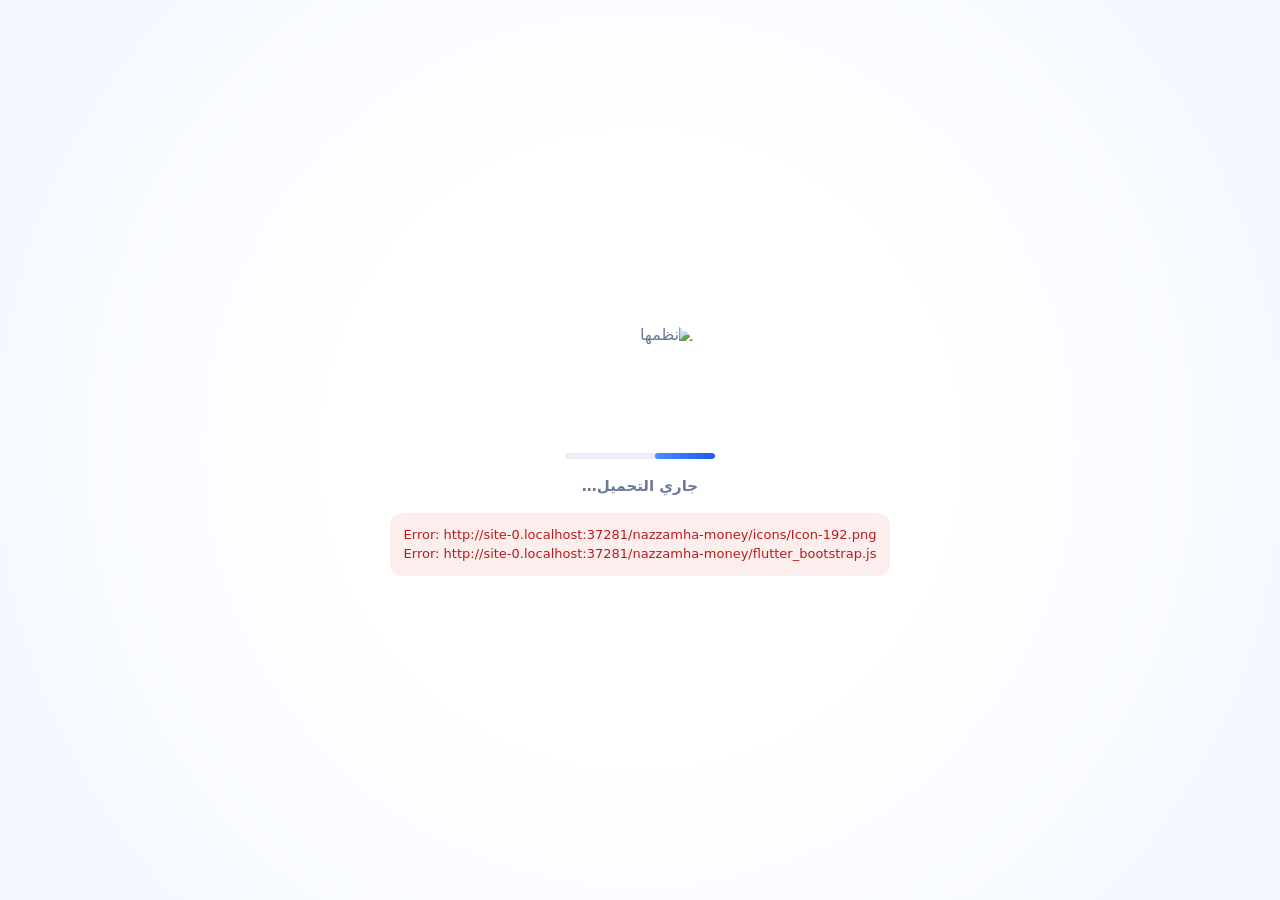
==== index.html @ eaf7a71a "نظمها — المال (web build) Co-Authored-By: Claude Opus 5.5 <noreply@anthropic.com>" ====
<!DOCTYPE html>
<html lang="ar" dir="rtl">
<head>
  <base href="/nazzamha-money/">

  <meta charset="UTF-8">
  <meta content="IE=Edge" http-equiv="X-UA-Compatible">
  <meta name="viewport" content="width=device-width, initial-scale=1, viewport-fit=cover">
  <meta name="description" content="نظمها — فلوسك، ديونك وأقساطك في مكان واحد">
  <meta name="theme-color" content="#FFFFFF">

  <!-- iPhone "Add to Home Screen": full screen, own icon and name -->
  <meta name="mobile-web-app-capable" content="yes">
  <meta name="apple-mobile-web-app-capable" content="yes">
  <meta name="apple-mobile-web-app-status-bar-style" content="default">
  <meta name="apple-mobile-web-app-title" content="نظمها">
  <link rel="apple-touch-icon" href="icons/apple-touch-icon.png">

  <link rel="icon" type="image/png" href="favicon.png"/>
  <title>نظمها — المال</title>
  <link rel="manifest" href="manifest.json">

  <style>
    html, body { margin: 0; height: 100%; background: #FFFFFF; }
    /* Shown instantly while Flutter downloads (a few MB the first time). */
    #boot {
      position: fixed; inset: 0; display: flex; flex-direction: column;
      align-items: center; justify-content: center; gap: 18px;
      font-family: -apple-system, "SF Arabic", "Geeza Pro", system-ui, sans-serif;
      color: #6B7A99; background: radial-gradient(circle, #FFFFFF 40%, #F1F6FF 100%);
      transition: opacity .35s ease;
    }
    #boot img { width: 110px; height: 110px; border-radius: 26px; animation: pulse 1.6s ease-in-out infinite; }
    #boot .bar { width: 150px; height: 6px; border-radius: 3px; background: #E8EDF6; overflow: hidden; }
    #boot .bar::after {
      content: ""; display: block; width: 40%; height: 100%; border-radius: 3px;
      background: linear-gradient(90deg, #4C8DFF, #1D5BEA); animation: slide 1.1s ease-in-out infinite;
    }
    #boot .msg { font-size: 15px; font-weight: 600; }
    #boot .err {
      display: none; max-width: 86%; padding: 12px 14px; border-radius: 12px; background: #FDEEEE;
      color: #B91C1C; font-size: 13px; line-height: 1.5; direction: ltr; text-align: left;
      word-break: break-word; white-space: pre-wrap;
    }
    @keyframes pulse { 0%, 100% { transform: scale(1); } 50% { transform: scale(1.06); } }
    @keyframes slide { 0% { transform: translateX(-110%); } 100% { transform: translateX(260%); } }
  </style>
</head>
<body>
  <div id="boot">
    <img src="icons/Icon-192.png" alt="نظمها">
    <div class="bar"></div>
    <div class="msg" id="boot-msg">جاري التحميل…</div>
    <div class="err" id="boot-err"></div>
  </div>

  <script>
    (function () {
      var boot = document.getElementById('boot');
      var errBox = document.getElementById('boot-err');
      var started = false;

      // Remove the loading screen once Flutter has drawn its first frame.
      window.addEventListener('flutter-first-frame', function () {
        started = true;
        boot.style.opacity = '0';
        setTimeout(function () { boot.remove(); }, 400);
      });

      // If something fails before the app starts, show it on screen so a
      // screenshot tells us exactly what went wrong on that phone.
      function show(msg) {
        if (started) return;
        errBox.style.display = 'block';
        errBox.textContent += (errBox.textContent ? '\n' : '') + msg;
      }
      window.addEventListener('error', function (e) {
        show('Error: ' + (e.message || (e.target && (e.target.src || e.target.href)) || e));
      }, true);
      window.addEventListener('unhandledrejection', function (e) {
        show('Promise: ' + (e.reason && (e.reason.message || e.reason)));
      });
      setTimeout(function () {
        if (started) return;
        document.getElementById('boot-msg').textContent =
          'التحميل أخد وقت أطول من العادي… لو فضل كده ابعت سكرين شوت';
        show(navigator.userAgent);
      }, 30000);
    })();

    // Offline support: cache the app the first time it's opened online.
    if ('serviceWorker' in navigator) {
      window.addEventListener('load', function () {
        navigator.serviceWorker.register('sw.js');
      });
    }
  </script>
  <script src="flutter_bootstrap.js" async></script>
</body>
</html>
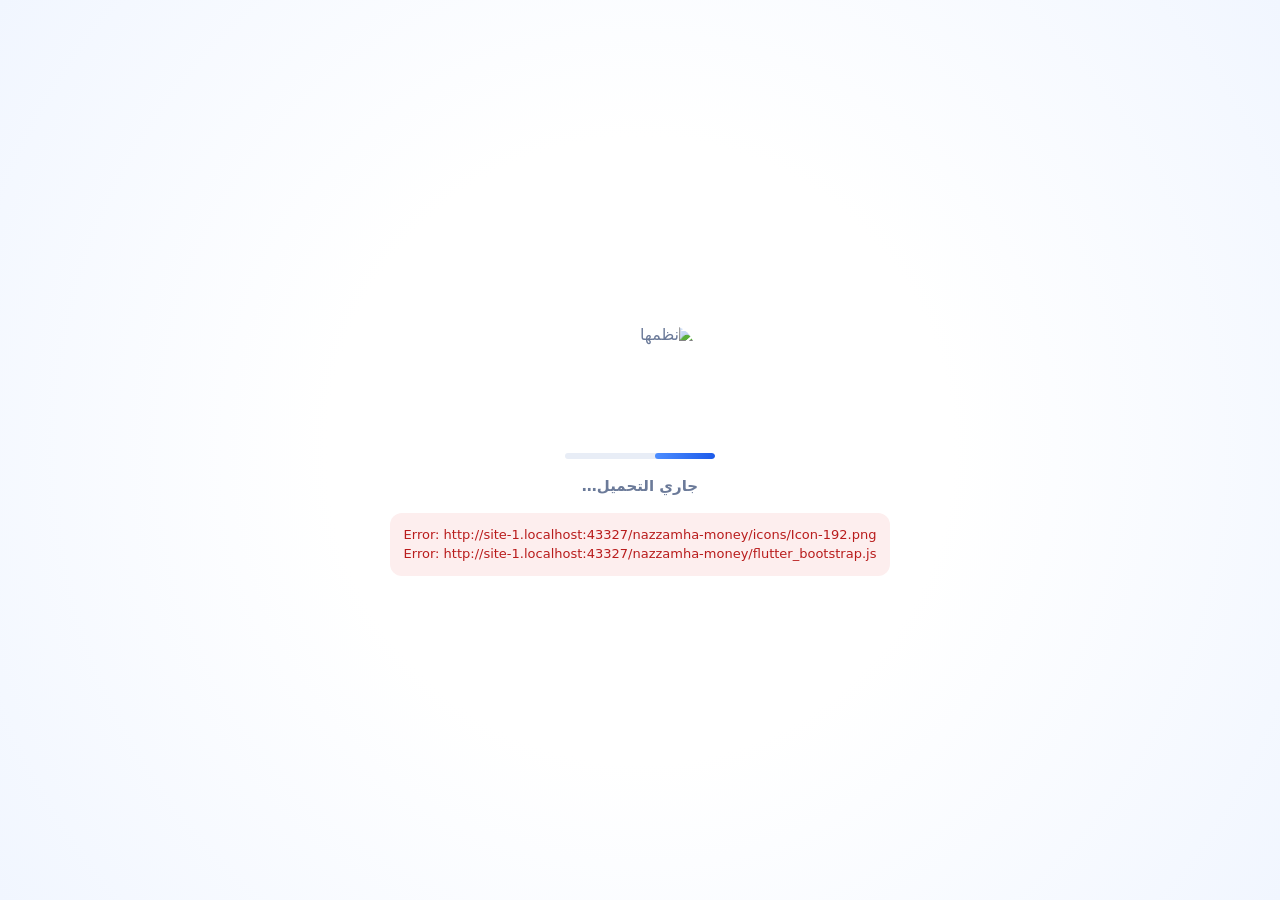
==== commit 5d77ead5: "Offline from the first visit Co-Authored-By: Claude Opus 5.5 <noreply@anthropic.com>" ====
--- a/index.html
+++ b/index.html
@@ -93,6 +93,21 @@
       window.addEventListener('load', function () {
         navigator.serviceWorker.register('sw.js');
       });
+      // Hand everything this visit loaded to the worker so the app opens
+      // offline even after just one online visit (fonts load a bit later,
+      // hence the second pass).
+      var warm = function () {
+        navigator.serviceWorker.ready.then(function (reg) {
+          var base = document.baseURI.split('#')[0];
+          var urls = performance.getEntriesByType('resource').map(function (e) { return e.name; });
+          urls.push(base, new URL('index.html', base).href);
+          if (reg.active) reg.active.postMessage({ type: 'warm', urls: urls });
+        });
+      };
+      window.addEventListener('flutter-first-frame', function () {
+        setTimeout(warm, 2000);
+        setTimeout(warm, 12000);
+      });
     }
   </script>
   <script src="flutter_bootstrap.js" async></script>
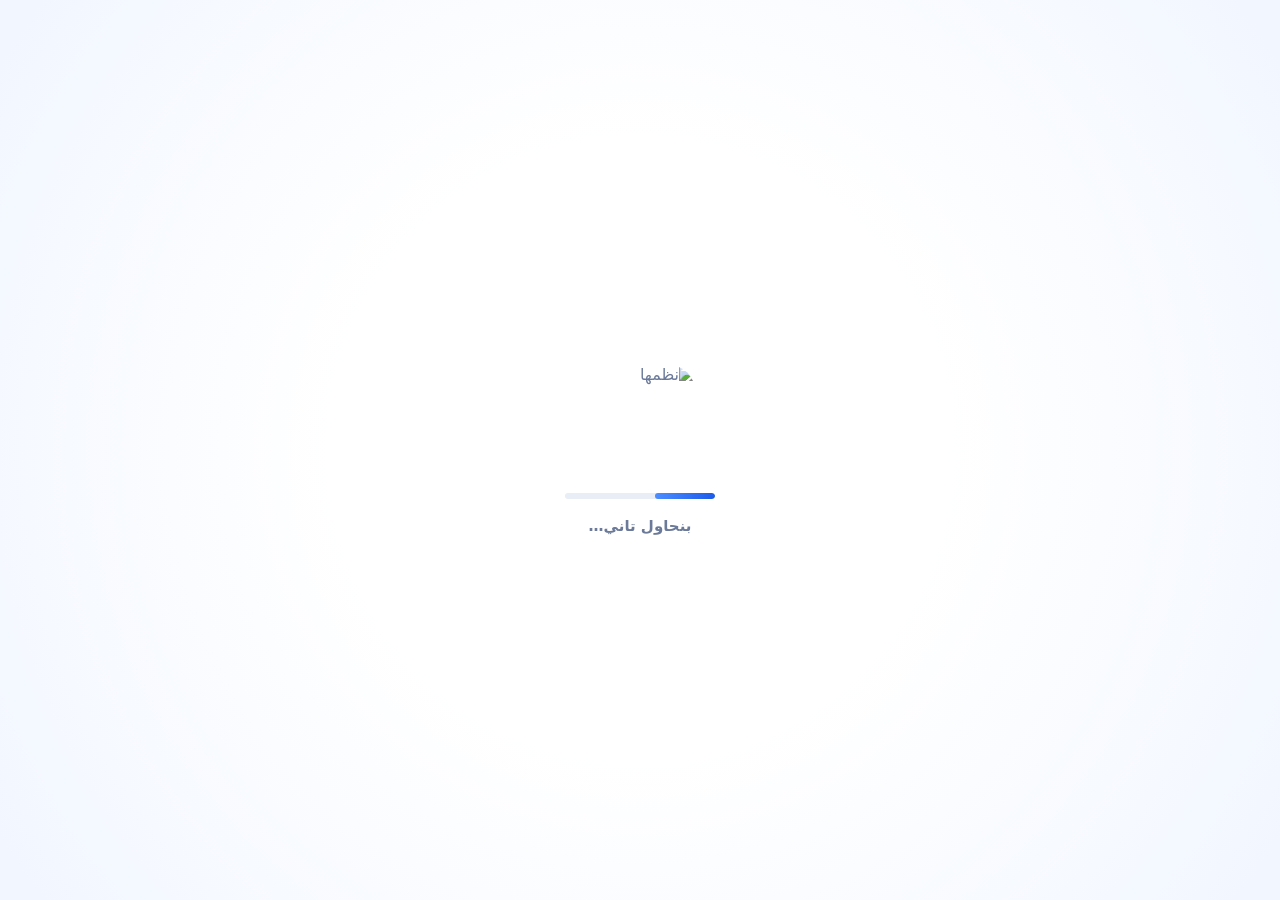
==== commit 96b9ab66: "Retry failed loads; never serve HTML for scripts Co-Authored-By: Claude Opus 5.5 <noreply@anthropic." ====
--- a/index.html
+++ b/index.html
@@ -60,9 +60,25 @@
       var errBox = document.getElementById('boot-err');
       var started = false;
 
+      // One automatic reload per session if a file fails to download (flaky
+      // mobile data, or Safari dropping requests while the offline worker
+      // updates). Storage may be blocked, so every access is guarded.
+      function retried() { try { return sessionStorage.getItem('nz-retry') === '1'; } catch (_) { return true; } }
+      function setRetried(v) { try { v ? sessionStorage.setItem('nz-retry', '1') : sessionStorage.removeItem('nz-retry'); } catch (_) {} }
+      var reloading = false;
+      function retryOnce() {
+        if (started || reloading || retried()) return false;
+        reloading = true;
+        setRetried(true);
+        document.getElementById('boot-msg').textContent = 'بنحاول تاني…';
+        setTimeout(function () { location.reload(); }, 1200);
+        return true;
+      }
+
       // Remove the loading screen once Flutter has drawn its first frame.
       window.addEventListener('flutter-first-frame', function () {
         started = true;
+        setRetried(false);
         boot.style.opacity = '0';
         setTimeout(function () { boot.remove(); }, 400);
       });
@@ -70,15 +86,19 @@
       // If something fails before the app starts, show it on screen so a
       // screenshot tells us exactly what went wrong on that phone.
       function show(msg) {
-        if (started) return;
+        if (started || reloading) return;
         errBox.style.display = 'block';
         errBox.textContent += (errBox.textContent ? '\n' : '') + msg;
       }
       window.addEventListener('error', function (e) {
-        show('Error: ' + (e.message || (e.target && (e.target.src || e.target.href)) || e));
+        var src = e.target && (e.target.src || e.target.href);
+        if (src && retryOnce()) return;
+        show('Error: ' + (e.message || src || e));
       }, true);
       window.addEventListener('unhandledrejection', function (e) {
-        show('Promise: ' + (e.reason && (e.reason.message || e.reason)));
+        var msg = e.reason && (e.reason.message || e.reason);
+        if (/load failed|failed to fetch|networkerror/i.test(String(msg)) && retryOnce()) return;
+        show('Promise: ' + msg);
       });
       setTimeout(function () {
         if (started) return;
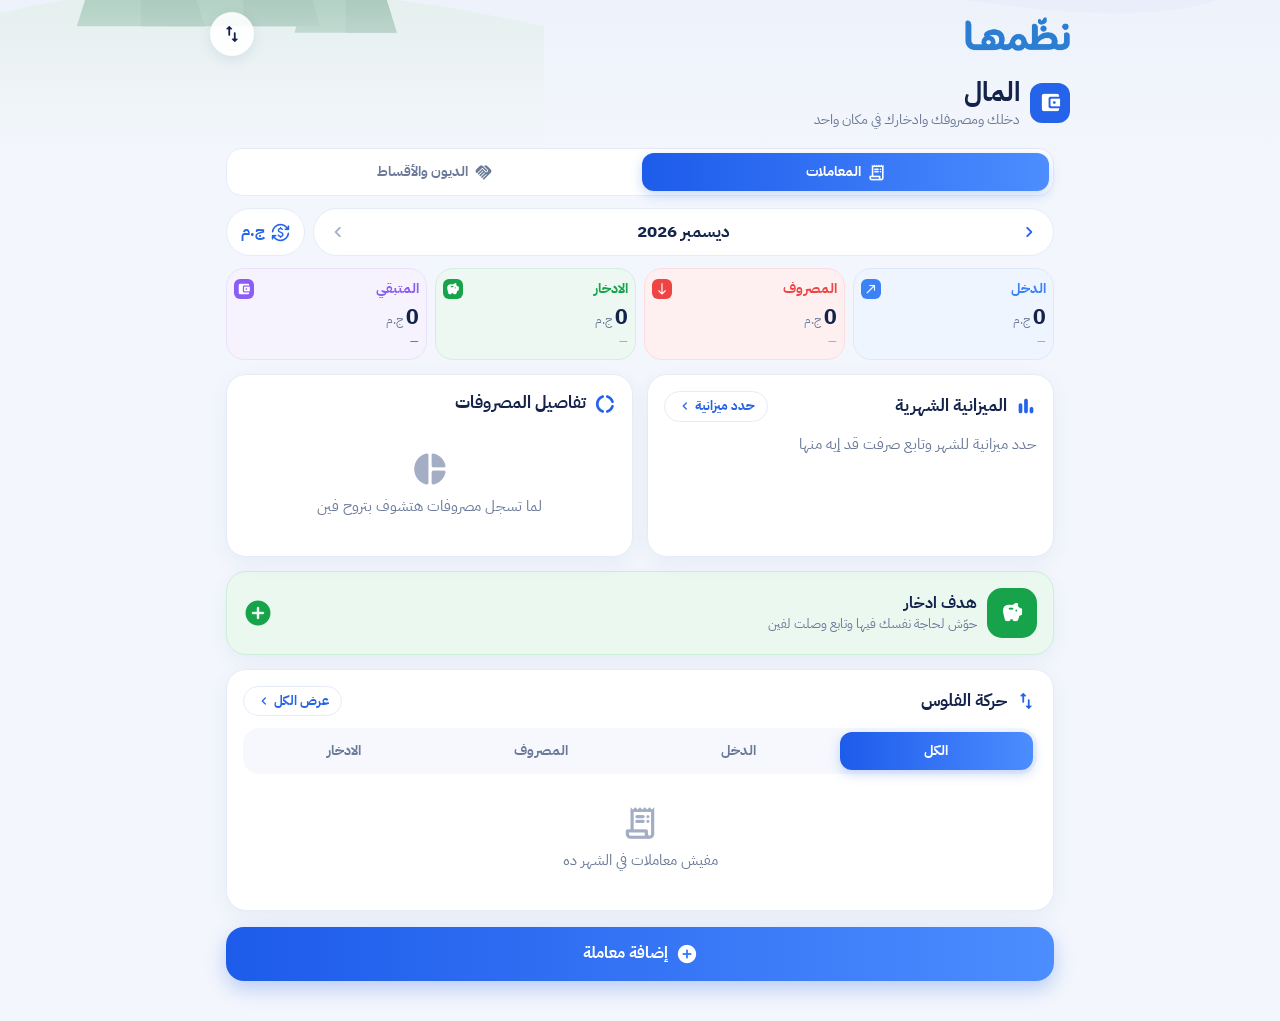
==== commit 3a216018: "Plain web version of the money section (no Flutter); old Flutter build moved to old/ Co-Authored-By:" ====
--- a/index.html
+++ b/index.html
@@ -1,13 +1,10 @@
 <!DOCTYPE html>
 <html lang="ar" dir="rtl">
 <head>
-  <base href="/nazzamha-money/">
-
   <meta charset="UTF-8">
-  <meta content="IE=Edge" http-equiv="X-UA-Compatible">
   <meta name="viewport" content="width=device-width, initial-scale=1, viewport-fit=cover">
   <meta name="description" content="نظمها — فلوسك، ديونك وأقساطك في مكان واحد">
-  <meta name="theme-color" content="#FFFFFF">
+  <meta name="theme-color" content="#F3F6FC">
 
   <!-- iPhone "Add to Home Screen": full screen, own icon and name -->
   <meta name="mobile-web-app-capable" content="yes">
@@ -15,121 +12,38 @@
   <meta name="apple-mobile-web-app-status-bar-style" content="default">
   <meta name="apple-mobile-web-app-title" content="نظمها">
   <link rel="apple-touch-icon" href="icons/apple-touch-icon.png">
+  <link rel="icon" type="image/png" href="favicon.png">
+  <link rel="manifest" href="manifest.json">
+  <title>نظمها — المال</title>
 
-  <link rel="icon" type="image/png" href="favicon.png"/>
-  <title>نظمها — المال</title>
-  <link rel="manifest" href="manifest.json">
+  <link rel="preconnect" href="https://fonts.googleapis.com">
+  <link rel="preconnect" href="https://fonts.gstatic.com" crossorigin>
+  <link rel="stylesheet" href="https://fonts.googleapis.com/css2?family=IBM+Plex+Sans+Arabic:wght@400;500;600;700&display=swap">
+  <link rel="stylesheet" href="app.css">
+  <link rel="modulepreload" href="store.js">
+  <link rel="modulepreload" href="icons.js">
 
   <style>
-    html, body { margin: 0; height: 100%; background: #FFFFFF; }
-    /* Shown instantly while Flutter downloads (a few MB the first time). */
-    #boot {
-      position: fixed; inset: 0; display: flex; flex-direction: column;
-      align-items: center; justify-content: center; gap: 18px;
-      font-family: -apple-system, "SF Arabic", "Geeza Pro", system-ui, sans-serif;
-      color: #6B7A99; background: radial-gradient(circle, #FFFFFF 40%, #F1F6FF 100%);
-      transition: opacity .35s ease;
-    }
-    #boot img { width: 110px; height: 110px; border-radius: 26px; animation: pulse 1.6s ease-in-out infinite; }
-    #boot .bar { width: 150px; height: 6px; border-radius: 3px; background: #E8EDF6; overflow: hidden; }
-    #boot .bar::after {
-      content: ""; display: block; width: 40%; height: 100%; border-radius: 3px;
-      background: linear-gradient(90deg, #4C8DFF, #1D5BEA); animation: slide 1.1s ease-in-out infinite;
-    }
-    #boot .msg { font-size: 15px; font-weight: 600; }
-    #boot .err {
-      display: none; max-width: 86%; padding: 12px 14px; border-radius: 12px; background: #FDEEEE;
-      color: #B91C1C; font-size: 13px; line-height: 1.5; direction: ltr; text-align: left;
-      word-break: break-word; white-space: pre-wrap;
-    }
-    @keyframes pulse { 0%, 100% { transform: scale(1); } 50% { transform: scale(1.06); } }
-    @keyframes slide { 0% { transform: translateX(-110%); } 100% { transform: translateX(260%); } }
+    #boot { position: fixed; inset: 0; display: flex; flex-direction: column; align-items: center; justify-content: center; gap: 16px; background: #f3f6fc; z-index: 100; }
+    #boot img { width: 96px; height: 96px; border-radius: 24px; }
+    #boot-err { display: none; max-width: 86%; padding: 12px 14px; border-radius: 12px; background: #fdeeee; color: #b91c1c; font-size: 13px; }
   </style>
 </head>
 <body>
-  <div id="boot">
-    <img src="icons/Icon-192.png" alt="نظمها">
-    <div class="bar"></div>
-    <div class="msg" id="boot-msg">جاري التحميل…</div>
-    <div class="err" id="boot-err"></div>
-  </div>
+  <div id="boot"><img src="icons/Icon-192.png" alt="نظمها"><div id="boot-err"></div></div>
+  <div id="app"></div>
 
   <script>
-    (function () {
-      var boot = document.getElementById('boot');
-      var errBox = document.getElementById('boot-err');
-      var started = false;
-
-      // One automatic reload per session if a file fails to download (flaky
-      // mobile data, or Safari dropping requests while the offline worker
-      // updates). Storage may be blocked, so every access is guarded.
-      function retried() { try { return sessionStorage.getItem('nz-retry') === '1'; } catch (_) { return true; } }
-      function setRetried(v) { try { v ? sessionStorage.setItem('nz-retry', '1') : sessionStorage.removeItem('nz-retry'); } catch (_) {} }
-      var reloading = false;
-      function retryOnce() {
-        if (started || reloading || retried()) return false;
-        reloading = true;
-        setRetried(true);
-        document.getElementById('boot-msg').textContent = 'بنحاول تاني…';
-        setTimeout(function () { location.reload(); }, 1200);
-        return true;
-      }
-
-      // Remove the loading screen once Flutter has drawn its first frame.
-      window.addEventListener('flutter-first-frame', function () {
-        started = true;
-        setRetried(false);
-        boot.style.opacity = '0';
-        setTimeout(function () { boot.remove(); }, 400);
-      });
-
-      // If something fails before the app starts, show it on screen so a
-      // screenshot tells us exactly what went wrong on that phone.
-      function show(msg) {
-        if (started || reloading) return;
-        errBox.style.display = 'block';
-        errBox.textContent += (errBox.textContent ? '\n' : '') + msg;
-      }
-      window.addEventListener('error', function (e) {
-        var src = e.target && (e.target.src || e.target.href);
-        if (src && retryOnce()) return;
-        show('Error: ' + (e.message || src || e));
-      }, true);
-      window.addEventListener('unhandledrejection', function (e) {
-        var msg = e.reason && (e.reason.message || e.reason);
-        if (/load failed|failed to fetch|networkerror/i.test(String(msg)) && retryOnce()) return;
-        show('Promise: ' + msg);
-      });
-      setTimeout(function () {
-        if (started) return;
-        document.getElementById('boot-msg').textContent =
-          'التحميل أخد وقت أطول من العادي… لو فضل كده ابعت سكرين شوت';
-        show(navigator.userAgent);
-      }, 30000);
-    })();
-
-    // Offline support: cache the app the first time it's opened online.
-    if ('serviceWorker' in navigator) {
-      window.addEventListener('load', function () {
-        navigator.serviceWorker.register('sw.js');
-      });
-      // Hand everything this visit loaded to the worker so the app opens
-      // offline even after just one online visit (fonts load a bit later,
-      // hence the second pass).
-      var warm = function () {
-        navigator.serviceWorker.ready.then(function (reg) {
-          var base = document.baseURI.split('#')[0];
-          var urls = performance.getEntriesByType('resource').map(function (e) { return e.name; });
-          urls.push(base, new URL('index.html', base).href);
-          if (reg.active) reg.active.postMessage({ type: 'warm', urls: urls });
-        });
-      };
-      window.addEventListener('flutter-first-frame', function () {
-        setTimeout(warm, 2000);
-        setTimeout(warm, 12000);
-      });
+    // Anything that stops the app from starting is shown on screen.
+    window.addEventListener('error', function (e) {
+      var b = document.getElementById('boot-err');
+      if (b && document.getElementById('boot')) { b.style.display = 'block'; b.textContent += (e.message || 'Error') + '\n'; }
+    });
+    // "?nosw" skips offline caching (for testing changes).
+    if ('serviceWorker' in navigator && location.search.indexOf('nosw') < 0) {
+      window.addEventListener('load', function () { navigator.serviceWorker.register('sw.js'); });
     }
   </script>
-  <script src="flutter_bootstrap.js" async></script>
+  <script type="module" src="app.js"></script>
 </body>
 </html>
--- a/app.css
+++ b/app.css
@@ -0,0 +1,431 @@
+/* نظمها — المال (web). Mirrors the app's look: blue/white, soft cards. */
+
+@font-face {
+  font-family: 'AppIcons';
+  src: url('icons.otf') format('opentype');
+  font-display: block;
+}
+
+:root {
+  --primary: #2563eb;
+  --primary-light: #4c8dff;
+  --grad: linear-gradient(270deg, #4c8dff, #1d5bea);
+  --ink: #13234b;
+  --muted: #6b7a99;
+  --faint: #a3aec4;
+  --bg: #f3f6fc;
+  --border: #e6ecf7;
+  --track: #e8edf6;
+  --green: #16a34a;
+  --red: #ef4444;
+  --orange: #f59e0b;
+  --purple: #8b5cf6;
+  --teal: #14b8a6;
+  --blue: #3b82f6;
+  --sky: #0ea5e9;
+  --green-tint: #eaf8f0;
+  --red-tint: #fdeeee;
+  --purple-tint: #f2edff;
+  --yellow-tint: #fff6e2;
+  --blue-tint: #eaf1ff;
+  --radius: 20px;
+  --shadow: 0 6px 20px rgba(30, 64, 140, 0.06);
+  --safe-top: env(safe-area-inset-top, 0px);
+  --safe-bottom: env(safe-area-inset-bottom, 0px);
+}
+
+* { box-sizing: border-box; -webkit-tap-highlight-color: transparent; }
+
+html, body {
+  margin: 0;
+  background: var(--bg);
+  color: var(--ink);
+  font-family: 'IBM Plex Sans Arabic', -apple-system, 'SF Arabic', 'Geeza Pro', system-ui, sans-serif;
+  font-size: 15px;
+  line-height: 1.45;
+  -webkit-text-size-adjust: 100%;
+  touch-action: manipulation;
+}
+
+body { min-height: 100vh; overscroll-behavior-y: none; }
+
+button, input, textarea, select { font: inherit; color: inherit; }
+button { border: 0; background: none; padding: 0; cursor: pointer; }
+input, textarea { font-size: 16px; } /* 16px+ keeps iOS from zooming on focus */
+
+.ic {
+  font-family: 'AppIcons';
+  font-style: normal;
+  font-weight: normal;
+  font-size: 22px;
+  line-height: 1;
+  display: inline-block;
+  direction: ltr;
+  -webkit-font-smoothing: antialiased;
+  user-select: none;
+  flex: none;
+}
+
+.num { direction: ltr; unicode-bidi: isolate; }
+.muted { color: var(--muted); }
+.faint { color: var(--faint); }
+.bold { font-weight: 700; }
+.xbold { font-weight: 800; }
+.small { font-size: 12.5px; }
+.center { text-align: center; }
+.grow { flex: 1; min-width: 0; }
+.row { display: flex; align-items: center; gap: 10px; }
+.col { display: flex; flex-direction: column; }
+.ellipsis { white-space: nowrap; overflow: hidden; text-overflow: ellipsis; }
+.hidden { display: none !important; }
+.gap8 { height: 8px; } .gap12 { height: 12px; } .gap14 { height: 14px; } .gap16 { height: 16px; }
+
+/* ---------------------------------------------------------------- layout */
+
+#app { min-height: 100vh; }
+
+.page.static { animation: none; }
+.page { min-height: 100vh; padding-bottom: calc(40px + var(--safe-bottom)); animation: pageIn .28s ease-out; }
+@keyframes pageIn { from { opacity: 0; transform: translateY(10px); } to { opacity: 1; transform: none; } }
+
+.content { max-width: 860px; margin: 0 auto; padding: 0 16px; }
+
+/* Landscape header (main pages) */
+.hero { position: relative; padding: calc(var(--safe-top) + 10px) 16px 18px; overflow: hidden; }
+.hero-bg { position: absolute; inset: 0; z-index: 0; pointer-events: none; }
+.hero-bg svg { position: absolute; inset: 0; width: 100%; height: 100%; }
+.hero-inner { position: relative; z-index: 1; max-width: 860px; margin: 0 auto; }
+.hero-top { display: flex; align-items: center; justify-content: space-between; height: 48px; }
+.wordmark { height: 34px; display: block; }
+.hero-title { display: flex; align-items: center; gap: 10px; margin-top: 18px; }
+.hero-title h1 { margin: 0; font-size: 27px; font-weight: 800; line-height: 1.2; }
+.hero-title p { margin: 2px 0 0; color: var(--muted); font-size: 13.5px; }
+
+.circle-btn {
+  width: 44px; height: 44px; border-radius: 50%;
+  background: rgba(255, 255, 255, .9); box-shadow: 0 4px 14px rgba(30, 64, 140, .1);
+  display: grid; place-items: center; color: var(--ink);
+}
+.circle-btn:active { transform: scale(.94); }
+
+.badge {
+  width: 40px; height: 40px; border-radius: 12px; display: grid; place-items: center;
+  color: #fff; flex: none;
+}
+.badge .ic { font-size: 23px; }
+
+/* Plain bar (detail pages) */
+.appbar {
+  position: sticky; top: 0; z-index: 5; background: rgba(243, 246, 252, .92);
+  backdrop-filter: saturate(1.4) blur(12px); -webkit-backdrop-filter: saturate(1.4) blur(12px);
+  padding: calc(var(--safe-top) + 6px) 8px 6px;
+}
+.appbar-inner { max-width: 860px; margin: 0 auto; display: flex; align-items: center; gap: 4px; height: 50px; }
+.appbar h2 { margin: 0 6px; font-size: 19px; font-weight: 800; flex: 1; min-width: 0; }
+.icon-btn { width: 44px; height: 44px; border-radius: 50%; display: grid; place-items: center; color: var(--ink); }
+.icon-btn:active { background: rgba(37, 99, 235, .08); }
+.icon-btn.danger { color: var(--red); }
+
+/* ---------------------------------------------------------------- cards */
+
+.card {
+  background: #fff; border-radius: var(--radius); border: 1px solid var(--border);
+  box-shadow: var(--shadow); padding: 16px;
+}
+.card.tap { cursor: pointer; transition: transform .12s; }
+.card.tap:active { transform: scale(.985); }
+.card.green { background: var(--green-tint); border-color: #cdefd9; }
+.card.yellow { background: var(--yellow-tint); border-color: #f7e3b0; }
+
+.section-title { display: flex; align-items: center; gap: 8px; }
+.section-title .ic { color: var(--primary); font-size: 22px; }
+.section-title h3 { margin: 0; font-size: 17px; font-weight: 800; flex: 1; }
+.pill-link {
+  display: inline-flex; align-items: center; gap: 2px; padding: 5px 12px; border-radius: 999px;
+  border: 1px solid var(--border); color: var(--primary); font-weight: 700; font-size: 12.5px; background: #fff;
+}
+.pill-link .ic { font-size: 16px; }
+
+.grid2 { display: grid; gap: 14px; grid-template-columns: repeat(auto-fit, minmax(320px, 1fr)); }
+.cards { display: grid; gap: 10px; grid-template-columns: repeat(auto-fit, minmax(330px, 1fr)); }
+@media (max-width: 380px) { .grid2, .cards { grid-template-columns: 1fr; } }
+
+/* Pill tabs */
+.tabs { display: flex; background: #fff; border: 1px solid var(--border); border-radius: 16px; padding: 4px; gap: 4px; }
+.tabs button {
+  flex: 1; display: flex; align-items: center; justify-content: center; gap: 6px; padding: 9px 4px;
+  border-radius: 12px; font-weight: 700; font-size: 14px; color: var(--muted); transition: background .2s, color .2s;
+}
+.tabs button .ic { font-size: 19px; }
+.tabs button.on { background: var(--grad); color: #fff; box-shadow: 0 4px 12px rgba(37, 99, 235, .25); }
+.tabs.soft { background: #f6f8fd; border: 0; }
+
+/* Month bar */
+.monthbar { display: flex; gap: 8px; align-items: center; }
+.monthbar .bar {
+  flex: 1; height: 48px; background: #fff; border: 1px solid var(--border); border-radius: 24px;
+  display: flex; align-items: center;
+}
+.monthbar .bar b { flex: 1; text-align: center; font-size: 17px; }
+.monthbar .bar button { width: 48px; height: 48px; display: grid; place-items: center; color: var(--primary); }
+.monthbar .bar button:disabled { color: var(--faint); }
+.action-pill {
+  height: 48px; padding: 0 14px; border-radius: 24px; background: #fff; border: 1px solid var(--border);
+  display: flex; align-items: center; gap: 6px; font-weight: 700; color: var(--primary);
+}
+.action-pill .ic { font-size: 19px; }
+
+/* Stat tiles */
+.stats { display: grid; grid-template-columns: repeat(4, 1fr); gap: 8px; }
+.stat { border-radius: 18px; padding: 10px 7px 9px; min-width: 0; }
+.stat .top { display: flex; align-items: center; gap: 3px; }
+.stat .top span { flex: 1; min-width: 0; font-weight: 700; font-size: clamp(10.5px, 2.95vw, 13.5px); white-space: nowrap; overflow: hidden; text-overflow: clip; }
+.stat .top i { width: 20px; height: 20px; border-radius: 6px; color: #fff; font-size: 14px; display: grid; place-items: center; }
+.stat .val { margin-top: 6px; display: flex; align-items: baseline; gap: 3px; white-space: nowrap; overflow: hidden; font-size: clamp(15px, 5.2vw, 21px); }
+.stat .val b { font-size: 1em; font-weight: 800; line-height: 1.2; }
+.stat .val small { font-size: .56em; color: var(--muted); }
+.stat .foot { margin-top: 4px; font-size: 11px; color: var(--muted); white-space: nowrap; overflow: hidden; text-overflow: ellipsis; }
+.change { font-size: 11.5px; font-weight: 700; display: inline-flex; align-items: center; gap: 1px; }
+.change .ic { font-size: 12px; }
+
+/* Progress */
+.progress { height: 8px; border-radius: 99px; background: var(--track); overflow: hidden; flex: 1; }
+.progress > div { height: 100%; border-radius: 99px; transition: width .5s cubic-bezier(.2, .8, .2, 1); }
+.progress.thick { height: 10px; }
+
+.mini-boxes { display: grid; grid-template-columns: 1fr 1fr; gap: 8px; }
+.mini { border-radius: 14px; padding: 10px 12px; text-align: center; }
+.mini > span { font-size: 12.5px; color: var(--muted); display: block; }
+.mini b { font-size: 16px; font-weight: 800; }
+
+/* Donut */
+.breakdown { display: flex; align-items: center; gap: 12px; }
+.legend { flex: 1; min-width: 0; }
+.legend-row { display: flex; align-items: center; gap: 8px; padding: 4px 0; }
+.legend-row .dot { width: 10px; height: 10px; border-radius: 50%; flex: none; }
+.donut { width: 132px; height: 132px; position: relative; flex: none; }
+.donut .mid { position: absolute; inset: 0; display: flex; flex-direction: column; align-items: center; justify-content: center; }
+.donut .mid b { font-size: 17px; font-weight: 800; }
+.donut .mid span { font-size: 12px; color: var(--muted); }
+
+/* Lists */
+.tx { display: flex; align-items: center; gap: 12px; padding: 9px 2px; cursor: pointer; border-radius: 14px; }
+.tx:active { background: #f6f8fd; }
+.avatar { width: 46px; height: 46px; border-radius: 50%; display: grid; place-items: center; flex: none; }
+.avatar .ic { font-size: 24px; }
+.tx .amt { text-align: left; flex: none; }
+.tx .amt b { display: block; font-size: 15px; font-weight: 800; }
+.tx .amt span { font-size: 12px; color: var(--muted); }
+.tx .title { font-weight: 700; font-size: 15px; display: flex; align-items: center; gap: 4px; }
+.tx .title .ic { font-size: 15px; color: var(--primary); }
+
+.empty { padding: 22px 8px; text-align: center; color: var(--muted); white-space: pre-line; }
+.empty .ic { font-size: 38px; color: var(--faint); display: block; margin: 0 auto 8px; }
+
+.status {
+  display: inline-flex; align-items: center; gap: 4px; padding: 4px 10px; border-radius: 999px;
+  font-size: 12px; font-weight: 700; white-space: nowrap; flex: none;
+}
+.status .ic { font-size: 15px; }
+
+.amounts3 { display: grid; grid-template-columns: repeat(3, 1fr); text-align: center; }
+.amounts3 > div > span { font-size: 12px; color: var(--muted); display: block; }
+.amounts3 b { font-size: 14.5px; font-weight: 800; white-space: nowrap; }
+.divider { height: 1px; background: var(--border); margin: 12px 0; }
+
+.chips-wrap { display: flex; flex-wrap: wrap; gap: 8px; }
+.info-chip { background: #f6f8fd; border-radius: 12px; padding: 8px 12px; text-align: center; }
+.info-chip > span { display: block; font-size: 12px; color: var(--muted); }
+.info-chip b { font-weight: 800; }
+
+.paid-row { display: flex; align-items: center; gap: 12px; padding: 10px 14px; cursor: pointer; }
+.paid-row:active { background: #f6f8fd; }
+.check {
+  width: 30px; height: 30px; border-radius: 50%; border: 2px solid #c9d3e6; display: grid; place-items: center;
+  color: transparent; flex: none; transition: all .2s;
+}
+.check.on { background: var(--green); border-color: var(--green); color: #fff; animation: pop .3s; }
+.check .ic { font-size: 19px; }
+@keyframes pop { 50% { transform: scale(1.18); } }
+
+/* Goal */
+.goal-icon { width: 64px; height: 64px; background: #fff; border-radius: 18px; display: grid; place-items: center; color: var(--green); flex: none; }
+.goal-icon .ic { font-size: 36px; }
+
+/* Buttons */
+.btn {
+  height: 54px; border-radius: 18px; display: flex; align-items: center; justify-content: center; gap: 8px;
+  font-weight: 800; font-size: 16px; width: 100%;
+}
+.btn.primary { background: var(--grad); color: #fff; box-shadow: 0 8px 20px rgba(37, 99, 235, .28); }
+.btn.outline { border: 1.5px solid var(--primary); color: var(--primary); background: #fff; }
+.btn.danger { background: var(--red-tint); color: var(--red); width: 54px; flex: none; }
+.btn:active { transform: scale(.98); }
+.btn:disabled { opacity: .5; }
+.text-btn { color: var(--primary); font-weight: 700; display: inline-flex; align-items: center; gap: 4px; padding: 8px 4px; }
+.savebar { display: flex; gap: 8px; }
+.savebar .btn.outline { width: auto; padding: 0 16px; flex: none; }
+
+/* Add page type tiles */
+.types { display: flex; gap: 8px; overflow-x: auto; padding: 2px 16px 4px; scrollbar-width: none; max-width: 860px; margin: 0 auto; }
+.types::-webkit-scrollbar { display: none; }
+.type-tile {
+  width: 78px; height: 88px; flex: none; border-radius: 18px; background: #fff; border: 1px solid var(--border);
+  display: flex; flex-direction: column; align-items: center; justify-content: center; gap: 6px;
+  font-weight: 700; font-size: 13.5px; transition: all .18s;
+}
+.type-tile i { width: 38px; height: 38px; border-radius: 11px; color: #fff; display: grid; place-items: center; }
+
+/* Forms */
+.form-section { background: #fff; border-radius: var(--radius); border: 1px solid var(--border); box-shadow: var(--shadow); padding: 14px; }
+.form-section > .section-title { margin-bottom: 8px; }
+.frow { display: flex; align-items: center; gap: 10px; min-height: 58px; border-bottom: 1px solid #f0f3fa; }
+.frow:last-child { border-bottom: 0; }
+.frow > .ic { color: var(--primary); font-size: 22px; width: 24px; }
+.frow label { width: 74px; flex: none; font-weight: 700; color: var(--muted); font-size: 14px; }
+.frow .field { flex: 1; min-width: 0; }
+.bare {
+  width: 100%; border: 0; outline: 0; background: transparent; padding: 12px 6px; font-size: 16px;
+}
+textarea.bare { resize: none; min-height: 70px; }
+.bare::placeholder { color: var(--faint); }
+.picker {
+  display: flex; align-items: center; gap: 6px; width: 100%; padding: 12px 6px; font-size: 15.5px; font-weight: 600;
+  position: relative; text-align: start;
+}
+.picker.placeholder { color: var(--faint); font-weight: 500; }
+.picker .ic { color: var(--primary); font-size: 20px; }
+.picker input[type=date] {
+  position: absolute; inset: 0; width: 100%; height: 100%; opacity: 0; border: 0; padding: 0; margin: 0; cursor: pointer;
+  -webkit-appearance: none; appearance: none;
+}
+.amount-field { display: flex; align-items: center; gap: 6px; }
+.amount-field .val {
+  flex: 1; min-width: 0; text-align: left; direction: ltr; font-size: 22px; font-weight: 700; padding: 12px 6px;
+  white-space: nowrap; overflow: hidden; text-overflow: ellipsis; cursor: pointer;
+}
+.amount-field .val.empty { color: var(--faint); }
+.amount-field .calc { width: 38px; height: 38px; border-radius: 50%; background: var(--blue-tint); color: var(--primary); display: grid; place-items: center; }
+.amount-field .cur { color: var(--primary); font-weight: 800; padding: 8px 6px; }
+.amount-total { font-size: 12.5px; color: var(--green); font-weight: 700; padding: 0 6px 6px; text-align: left; direction: ltr; }
+
+.choice-row { display: flex; gap: 6px; flex-wrap: wrap; padding: 8px 0; }
+.choice {
+  padding: 8px 12px; border-radius: 12px; border: 1px solid var(--border); background: #fff; font-weight: 700;
+  font-size: 13.5px; display: inline-flex; align-items: center; gap: 4px; color: var(--muted);
+}
+.choice .ic { font-size: 17px; }
+.choice.on { border-color: var(--primary); background: var(--blue-tint); color: var(--primary); }
+
+.stepper { display: inline-flex; align-items: center; gap: 4px; background: #f6f8fd; border-radius: 14px; padding: 3px; }
+.stepper button { width: 38px; height: 38px; border-radius: 11px; background: #fff; color: var(--primary); display: grid; place-items: center; box-shadow: 0 1px 3px rgba(0,0,0,.06); }
+.stepper button:disabled { color: var(--faint); }
+.stepper b { min-width: 34px; text-align: center; font-size: 17px; }
+
+.before-app { background: var(--yellow-tint); border: 1px solid #f7e3b0; border-radius: 16px; padding: 14px; margin-top: 10px; }
+.before-app .head { display: flex; align-items: center; gap: 6px; font-weight: 800; margin-bottom: 8px; }
+.before-app .head .ic { color: var(--orange); }
+.before-app .box { background: #fff; border-radius: 12px; display: flex; align-items: center; padding-inline-end: 12px; }
+
+.hint-box { background: var(--blue-tint); color: var(--primary); font-weight: 700; padding: 10px 12px; border-radius: 12px; margin: 8px 0; }
+.phase { background: #f7fbff; border: 1px solid #cfe6fa; border-radius: 16px; padding: 8px 12px 4px; margin-bottom: 10px; }
+.phase .n { width: 26px; height: 26px; border-radius: 50%; background: var(--sky); color: #fff; font-weight: 800; display: grid; place-items: center; font-size: 13px; flex: none; }
+
+.switch { width: 50px; height: 30px; border-radius: 99px; background: #d5dced; position: relative; flex: none; transition: background .2s; }
+.switch::after { content: ''; position: absolute; top: 3px; right: 3px; width: 24px; height: 24px; border-radius: 50%; background: #fff; box-shadow: 0 1px 3px rgba(0,0,0,.2); transition: transform .2s; }
+.switch.on { background: var(--green); }
+.switch.on::after { transform: translateX(-20px); }
+
+.search { display: flex; align-items: center; gap: 8px; background: #fff; border: 1px solid var(--border); border-radius: 16px; padding: 0 12px; }
+.search .ic { color: var(--muted); }
+.search input { flex: 1; border: 0; outline: 0; background: transparent; padding: 12px 0; }
+.hscroll { display: flex; gap: 6px; overflow-x: auto; scrollbar-width: none; padding: 2px 0; }
+.hscroll::-webkit-scrollbar { display: none; }
+.chip {
+  flex: none; padding: 7px 12px; border-radius: 999px; background: #fff; border: 1px solid var(--border);
+  font-weight: 700; font-size: 13px; display: inline-flex; align-items: center; gap: 4px;
+}
+.chip.on { background: var(--blue-tint); border-color: var(--primary); color: var(--primary); }
+.chip .ic { font-size: 16px; }
+.day-head { display: flex; align-items: center; justify-content: space-between; padding: 14px 4px 6px; font-weight: 700; color: var(--muted); }
+
+.templates { display: flex; gap: 8px; overflow-x: auto; scrollbar-width: none; }
+.templates::-webkit-scrollbar { display: none; }
+.template { width: 104px; flex: none; border-radius: 16px; padding: 10px; text-align: center; cursor: pointer; }
+.template .ic { font-size: 30px; }
+.template b { display: block; font-size: 13px; margin-top: 4px; white-space: nowrap; overflow: hidden; text-overflow: ellipsis; }
+.template > span { font-size: 12px; color: var(--muted); }
+
+/* ---------------------------------------------------------------- sheets */
+
+.overlay {
+  position: fixed; inset: 0; z-index: 50; background: rgba(15, 23, 42, .38);
+  display: flex; align-items: flex-end; justify-content: center; animation: fade .2s;
+}
+.overlay.closing { animation: fadeOut .2s forwards; }
+.sheet {
+  width: 100%; max-width: 560px; max-height: 88vh; overflow-y: auto; background: #fff;
+  border-radius: 26px 26px 0 0; padding: 10px 18px calc(18px + var(--safe-bottom));
+  animation: up .28s cubic-bezier(.2, .8, .2, 1); overscroll-behavior: contain;
+}
+.overlay.closing .sheet { animation: down .2s forwards; }
+.sheet .grabber { width: 40px; height: 5px; border-radius: 3px; background: #dfe5f0; margin: 0 auto 12px; }
+.sheet h3 { margin: 0 0 4px; font-size: 19px; font-weight: 800; }
+.sheet .list-item { display: flex; align-items: center; gap: 12px; padding: 12px 4px; border-radius: 14px; cursor: pointer; }
+.sheet .list-item:active { background: #f6f8fd; }
+.sheet .list-item .t { font-weight: 700; }
+.sheet .list-item .s { font-size: 12.5px; color: var(--muted); }
+.sheet .input {
+  width: 100%; border: 1px solid var(--border); border-radius: 14px; padding: 12px 14px; background: #f8faff; outline: 0;
+}
+.sheet .input:focus { border-color: var(--primary); background: #fff; }
+.sheet .actions { display: flex; gap: 8px; margin-top: 16px; }
+.sheet .actions .btn { height: 50px; }
+@keyframes fade { from { opacity: 0; } }
+@keyframes fadeOut { to { opacity: 0; } }
+@keyframes up { from { transform: translateY(100%); } }
+@keyframes down { to { transform: translateY(100%); } }
+
+.cat-grid { display: grid; grid-template-columns: repeat(3, 1fr); gap: 10px; }
+.cat-cell { border-radius: 16px; padding: 12px 4px; text-align: center; border: 1.5px solid transparent; cursor: pointer; }
+.cat-cell .ic { font-size: 26px; }
+.cat-cell div { font-weight: 600; font-size: 13px; margin-top: 4px; }
+.icon-grid { display: grid; grid-template-columns: repeat(7, 1fr); gap: 6px; }
+.icon-grid button { aspect-ratio: 1; border-radius: 12px; display: grid; place-items: center; border: 1.5px solid transparent; }
+.color-row { display: flex; gap: 8px; flex-wrap: wrap; }
+.color-row button { width: 32px; height: 32px; border-radius: 50%; border: 3px solid #fff; box-shadow: 0 0 0 1px var(--border); }
+.color-row button.on { box-shadow: 0 0 0 2px var(--ink); }
+
+/* Calculator */
+.calc-display { background: var(--bg); border-radius: 20px; padding: 12px 16px; text-align: left; direction: ltr; }
+.calc-display .expr { font-size: 36px; font-weight: 800; min-height: 52px; white-space: nowrap; overflow-x: auto; scrollbar-width: none; }
+.calc-display .expr.empty { color: var(--faint); }
+.calc-display .res { font-size: 17px; font-weight: 700; color: var(--muted); }
+.calc-display .res.ok { color: var(--green); }
+.calc-display .res.bad { color: var(--red); }
+.keys { display: grid; grid-template-columns: repeat(4, 1fr); gap: 8px; direction: ltr; margin-top: 12px; }
+.keys button { height: 58px; border-radius: 18px; background: #f6f8fc; font-size: 25px; font-weight: 700; display: grid; place-items: center; transition: transform .08s; user-select: none; -webkit-user-select: none; }
+.keys button:active { transform: scale(.92); }
+.keys .op { background: var(--blue-tint); color: var(--primary); }
+.keys .clr { background: var(--red-tint); color: var(--red); }
+.keys .done { background: var(--grad); color: #fff; font-size: 18px; }
+
+/* Toast */
+.toast {
+  position: fixed; left: 50%; bottom: calc(24px + var(--safe-bottom)); transform: translateX(-50%);
+  z-index: 80; background: #13234b; color: #fff; border-radius: 16px; padding: 12px 16px;
+  display: flex; align-items: center; gap: 12px; width: max-content; max-width: calc(100% - 32px);
+  box-shadow: 0 10px 30px rgba(0, 0, 0, .2); animation: toastIn .25s; font-weight: 600;
+}
+.toast button { color: #8fb8ff; font-weight: 800; flex: none; }
+@keyframes toastIn { from { opacity: 0; transform: translate(-50%, 16px); } }
+
+.msg { margin-top: 12px; padding: 12px; border-radius: 12px; font-weight: 700; }
+.msg.ok { background: var(--green-tint); color: var(--green); }
+.msg.err { background: var(--red-tint); color: var(--red); }
+
+/* Boxes whose text shrinks to fit (see fitText in app.js). */
+.fit { display: block; white-space: nowrap; overflow: hidden; max-width: 100%; }
+.stat .val.fit { display: flex; }
+.mini b, .info-chip b, .amounts3 b { white-space: nowrap; }
+.donut .mid b.fit { max-width: 80px; text-align: center; }
